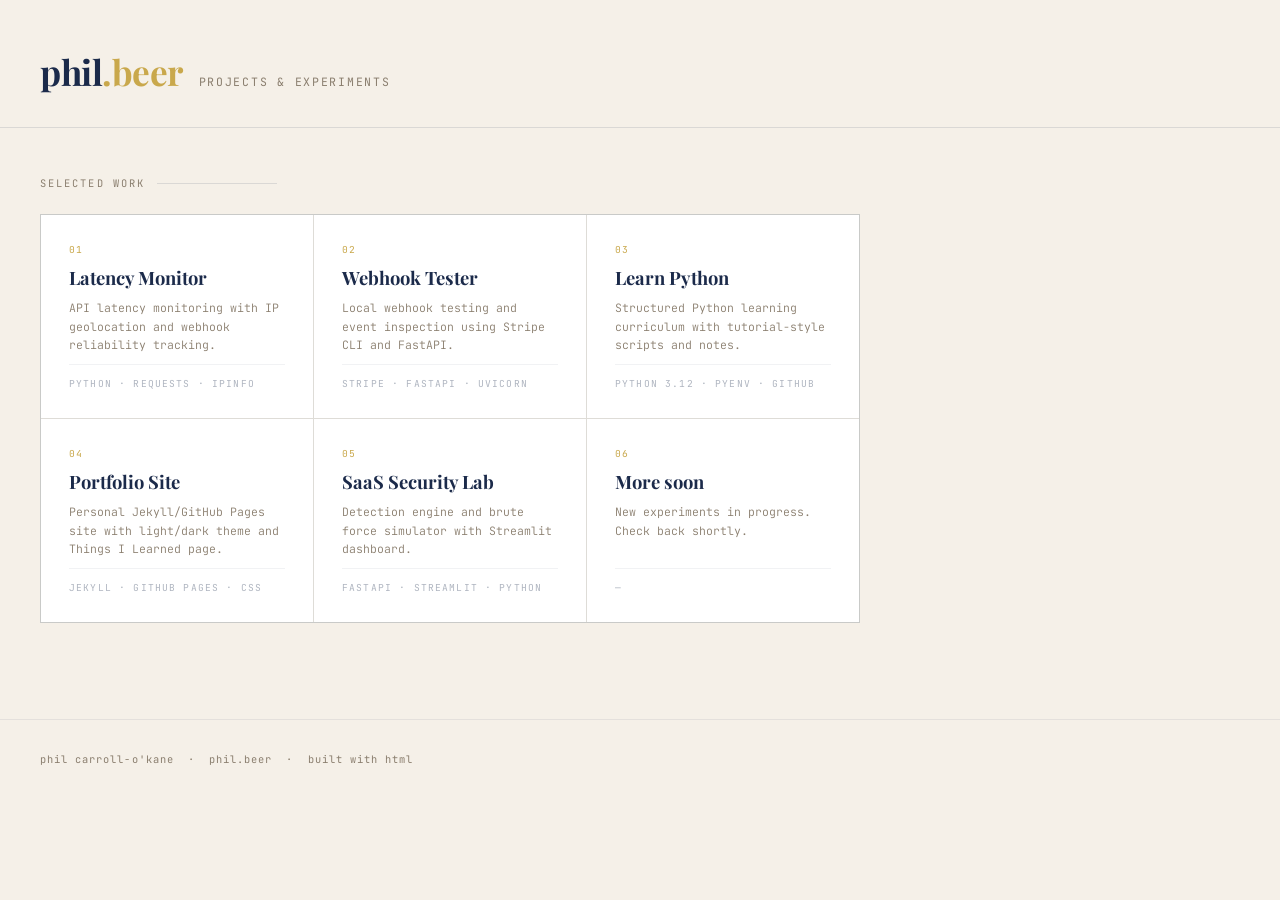
==== index.html @ b7b77c83 "update index" ====
<!DOCTYPE html>
<html lang="en">
<head>
<meta charset="UTF-8">
<meta name="viewport" content="width=device-width, initial-scale=1.0">
<title>phil.beer — projects</title>
<link href="https://fonts.googleapis.com/css2?family=Playfair+Display:wght@400;700&family=JetBrains+Mono:wght@300;400&display=swap" rel="stylesheet">
<style>
  *, *::before, *::after { box-sizing: border-box; margin: 0; padding: 0; }

  :root {
    --navy: #1B2A4A;
    --gold: #C9A84C;
    --cream: #F5F0E8;
    --muted: #8A7E6E;
    --card-bg: #FFFFFF;
  }

  body {
    background: var(--cream);
    color: var(--navy);
    font-family: 'JetBrains Mono', monospace;
    min-height: 100vh;
    padding: 0;
  }

  header {
    padding: 3rem 2.5rem 2rem;
    border-bottom: 1px solid rgba(27,42,74,0.12);
    display: flex;
    align-items: baseline;
    gap: 1rem;
    flex-wrap: wrap;
  }

  .logo {
    font-family: 'Playfair Display', serif;
    font-size: 2.2rem;
    font-weight: 700;
    color: var(--navy);
    letter-spacing: -0.5px;
  }

  .logo span {
    color: var(--gold);
  }

  .tagline {
    font-size: 0.72rem;
    color: var(--muted);
    letter-spacing: 0.15em;
    text-transform: uppercase;
    padding-top: 0.2rem;
  }

  main {
    padding: 3rem 2.5rem;
    max-width: 900px;
  }

  .section-label {
    font-size: 0.65rem;
    letter-spacing: 0.2em;
    text-transform: uppercase;
    color: var(--muted);
    margin-bottom: 1.5rem;
    display: flex;
    align-items: center;
    gap: 0.75rem;
  }

  .section-label::after {
    content: '';
    flex: 1;
    height: 1px;
    background: rgba(27,42,74,0.12);
    max-width: 120px;
  }

  .projects {
    display: grid;
    grid-template-columns: repeat(auto-fill, minmax(260px, 1fr));
    gap: 1px;
    background: rgba(27,42,74,0.1);
    border: 1px solid rgba(27,42,74,0.1);
  }

  .project-card {
    background: var(--card-bg);
    padding: 1.75rem;
    text-decoration: none;
    color: inherit;
    display: flex;
    flex-direction: column;
    gap: 0.6rem;
    transition: background 0.15s ease;
    position: relative;
    overflow: hidden;
  }

  .project-card::before {
    content: '';
    position: absolute;
    top: 0; left: 0;
    width: 3px;
    height: 100%;
    background: var(--gold);
    transform: scaleY(0);
    transition: transform 0.2s ease;
    transform-origin: bottom;
  }

  .project-card:hover {
    background: #FDFAF4;
  }

  .project-card:hover::before {
    transform: scaleY(1);
  }

  .project-number {
    font-size: 0.6rem;
    color: var(--gold);
    letter-spacing: 0.15em;
  }

  .project-name {
    font-family: 'Playfair Display', serif;
    font-size: 1.15rem;
    font-weight: 700;
    color: var(--navy);
    line-height: 1.3;
  }

  .project-desc {
    font-size: 0.72rem;
    color: var(--muted);
    line-height: 1.6;
    font-weight: 300;
  }

  .project-tag {
    margin-top: auto;
    padding-top: 0.75rem;
    font-size: 0.6rem;
    letter-spacing: 0.12em;
    text-transform: uppercase;
    color: rgba(27,42,74,0.35);
    border-top: 1px solid rgba(27,42,74,0.06);
  }

  footer {
    padding: 2rem 2.5rem;
    font-size: 0.65rem;
    color: var(--muted);
    letter-spacing: 0.1em;
    border-top: 1px solid rgba(27,42,74,0.08);
    margin-top: 3rem;
  }

  @keyframes fadeUp {
    from { opacity: 0; transform: translateY(12px); }
    to { opacity: 1; transform: translateY(0); }
  }

  .project-card {
    animation: fadeUp 0.4s ease both;
  }

  .project-card:nth-child(1) { animation-delay: 0.05s; }
  .project-card:nth-child(2) { animation-delay: 0.1s; }
  .project-card:nth-child(3) { animation-delay: 0.15s; }
  .project-card:nth-child(4) { animation-delay: 0.2s; }
  .project-card:nth-child(5) { animation-delay: 0.25s; }
  .project-card:nth-child(6) { animation-delay: 0.3s; }
</style>
</head>
<body>

<header>
  <div class="logo">phil<span>.beer</span></div>
  <div class="tagline">projects &amp; experiments</div>
</header>

<main>
  <div class="section-label">selected work</div>

  <div class="projects">

    <a href="/latencymonitor" class="project-card">
      <div class="project-number">01</div>
      <div class="project-name">Latency Monitor</div>
      <div class="project-desc">API latency monitoring with IP geolocation and webhook reliability tracking.</div>
      <div class="project-tag">Python · Requests · ipinfo</div>
    </a>

    <a href="/webhook-tester" class="project-card">
      <div class="project-number">02</div>
      <div class="project-name">Webhook Tester</div>
      <div class="project-desc">Local webhook testing and event inspection using Stripe CLI and FastAPI.</div>
      <div class="project-tag">Stripe · FastAPI · uvicorn</div>
    </a>

    <a href="https://github.com/philcodex/Learn-Python" class="project-card">
      <div class="project-number">03</div>
      <div class="project-name">Learn Python</div>
      <div class="project-desc">Structured Python learning curriculum with tutorial-style scripts and notes.</div>
      <div class="project-tag">Python 3.12 · pyenv · GitHub</div>
    </a>

    <a href="/portfolio" class="project-card">
      <div class="project-number">04</div>
      <div class="project-name">Portfolio Site</div>
      <div class="project-desc">Personal Jekyll/GitHub Pages site with light/dark theme and Things I Learned page.</div>
      <div class="project-tag">Jekyll · GitHub Pages · CSS</div>
    </a>

    <a href="/saas-security-lab" class="project-card">
      <div class="project-number">05</div>
      <div class="project-name">SaaS Security Lab</div>
      <div class="project-desc">Detection engine and brute force simulator with Streamlit dashboard.</div>
      <div class="project-tag">FastAPI · Streamlit · Python</div>
    </a>

    <a href="#" class="project-card">
      <div class="project-number">06</div>
      <div class="project-name">More soon</div>
      <div class="project-desc">New experiments in progress. Check back shortly.</div>
      <div class="project-tag">—</div>
    </a>

  </div>
</main>

<footer>
  phil carroll-o'kane &nbsp;·&nbsp; phil.beer &nbsp;·&nbsp; built with html
</footer>

</body>
</html>
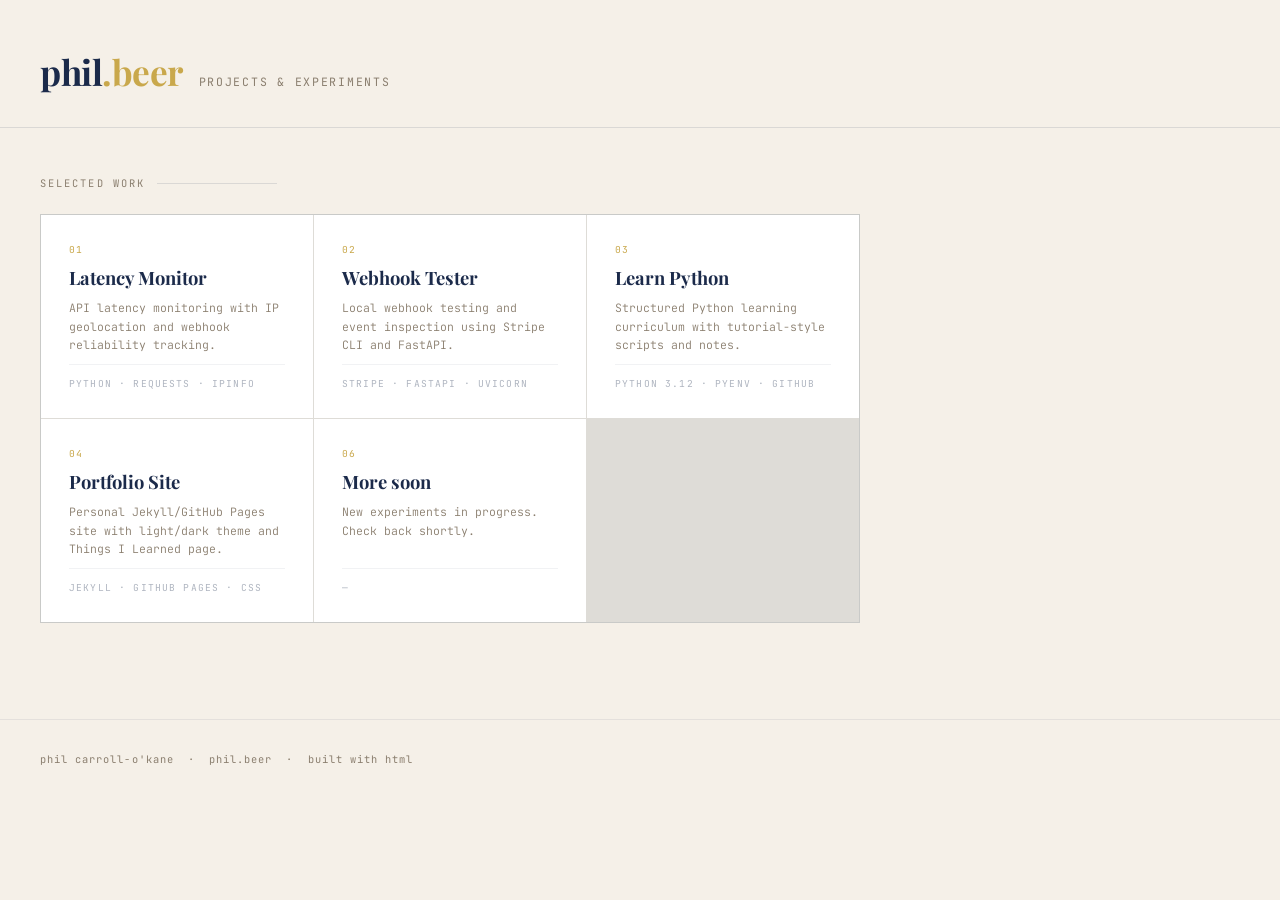
==== commit 05a88eaa: "update index" ====
--- a/index.html
+++ b/index.html
@@ -209,19 +209,19 @@
       <div class="project-tag">Python 3.12 · pyenv · GitHub</div>
     </a>
 
-    <a href="/portfolio" class="project-card">
+    <a href="https://philcodex.github.io/phil-space/" class="project-card">
       <div class="project-number">04</div>
       <div class="project-name">Portfolio Site</div>
       <div class="project-desc">Personal Jekyll/GitHub Pages site with light/dark theme and Things I Learned page.</div>
       <div class="project-tag">Jekyll · GitHub Pages · CSS</div>
     </a>
 
-    <a href="/saas-security-lab" class="project-card">
+    <!-- <a href="/saas-security-lab" class="project-card">
       <div class="project-number">05</div>
       <div class="project-name">SaaS Security Lab</div>
       <div class="project-desc">Detection engine and brute force simulator with Streamlit dashboard.</div>
       <div class="project-tag">FastAPI · Streamlit · Python</div>
-    </a>
+    </a> -->
 
     <a href="#" class="project-card">
       <div class="project-number">06</div>
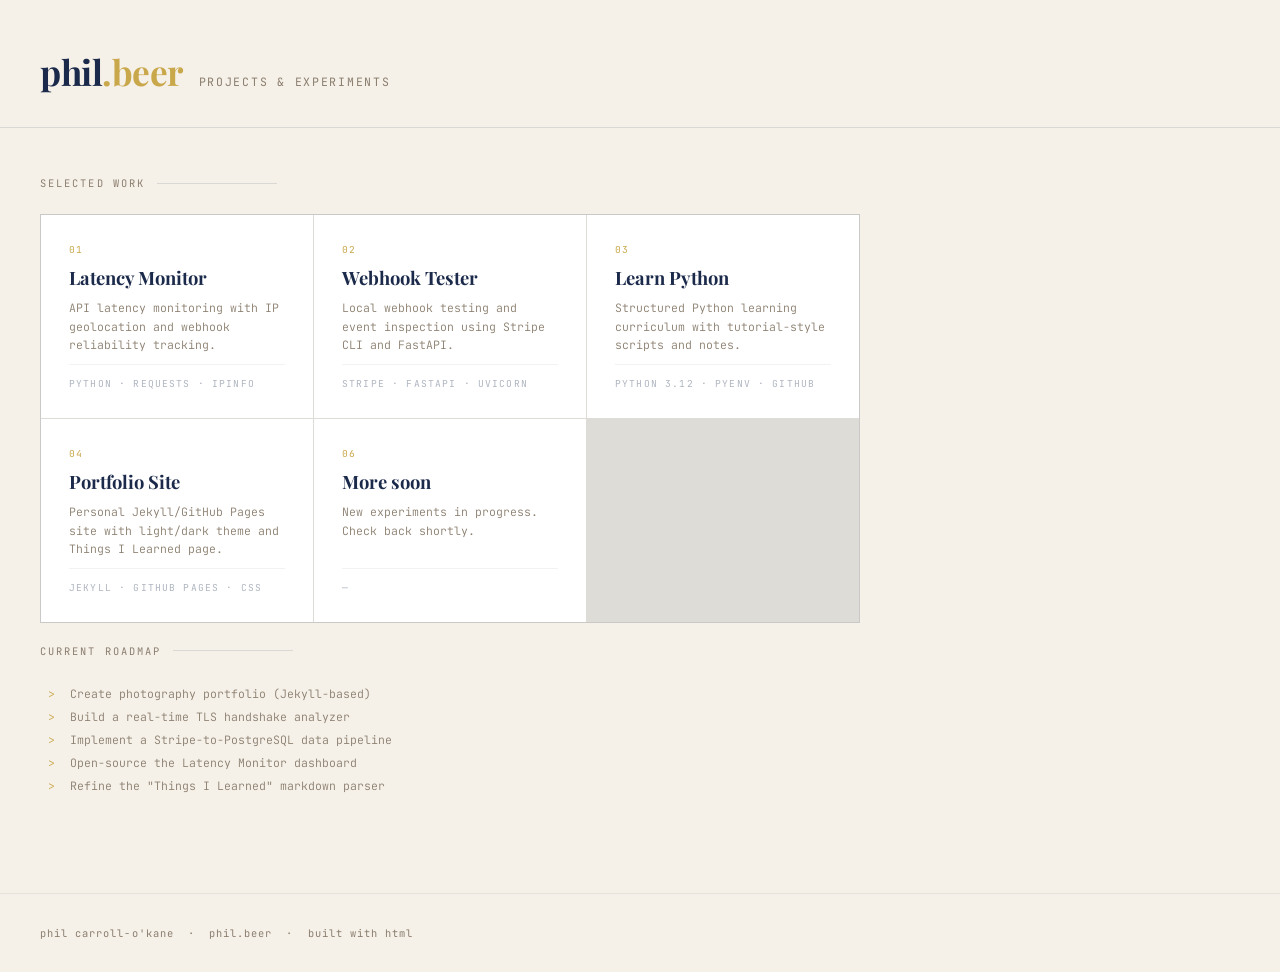
==== commit b400dd61: "update index" ====
--- a/index.html
+++ b/index.html
@@ -111,6 +111,8 @@
     transform-origin: bottom;
   }
 
+
+  
   .project-card:hover {
     background: #FDFAF4;
   }
@@ -231,6 +233,18 @@
     </a>
 
   </div>
+<br>
+<div class="section-label">current roadmap</div>
+  
+  <ul style="list-style: none; color: var(--muted); font-size: 0.72rem; line-height: 2; font-weight: 300; padding-left: 0.5rem;">
+    <li><span style="color: var(--gold); margin-right: 8px;">&gt;</span> Create photography portfolio (Jekyll-based)</li>
+    <li><span style="color: var(--gold); margin-right: 8px;">&gt;</span> Build a real-time TLS handshake analyzer</li>
+    <li><span style="color: var(--gold); margin-right: 8px;">&gt;</span> Implement a Stripe-to-PostgreSQL data pipeline</li>
+    <li><span style="color: var(--gold); margin-right: 8px;">&gt;</span> Open-source the Latency Monitor dashboard</li>
+    <li><span style="color: var(--gold); margin-right: 8px;">&gt;</span> Refine the "Things I Learned" markdown parser</li>
+  </ul>
+</main>    
+
 </main>
 
 <footer>
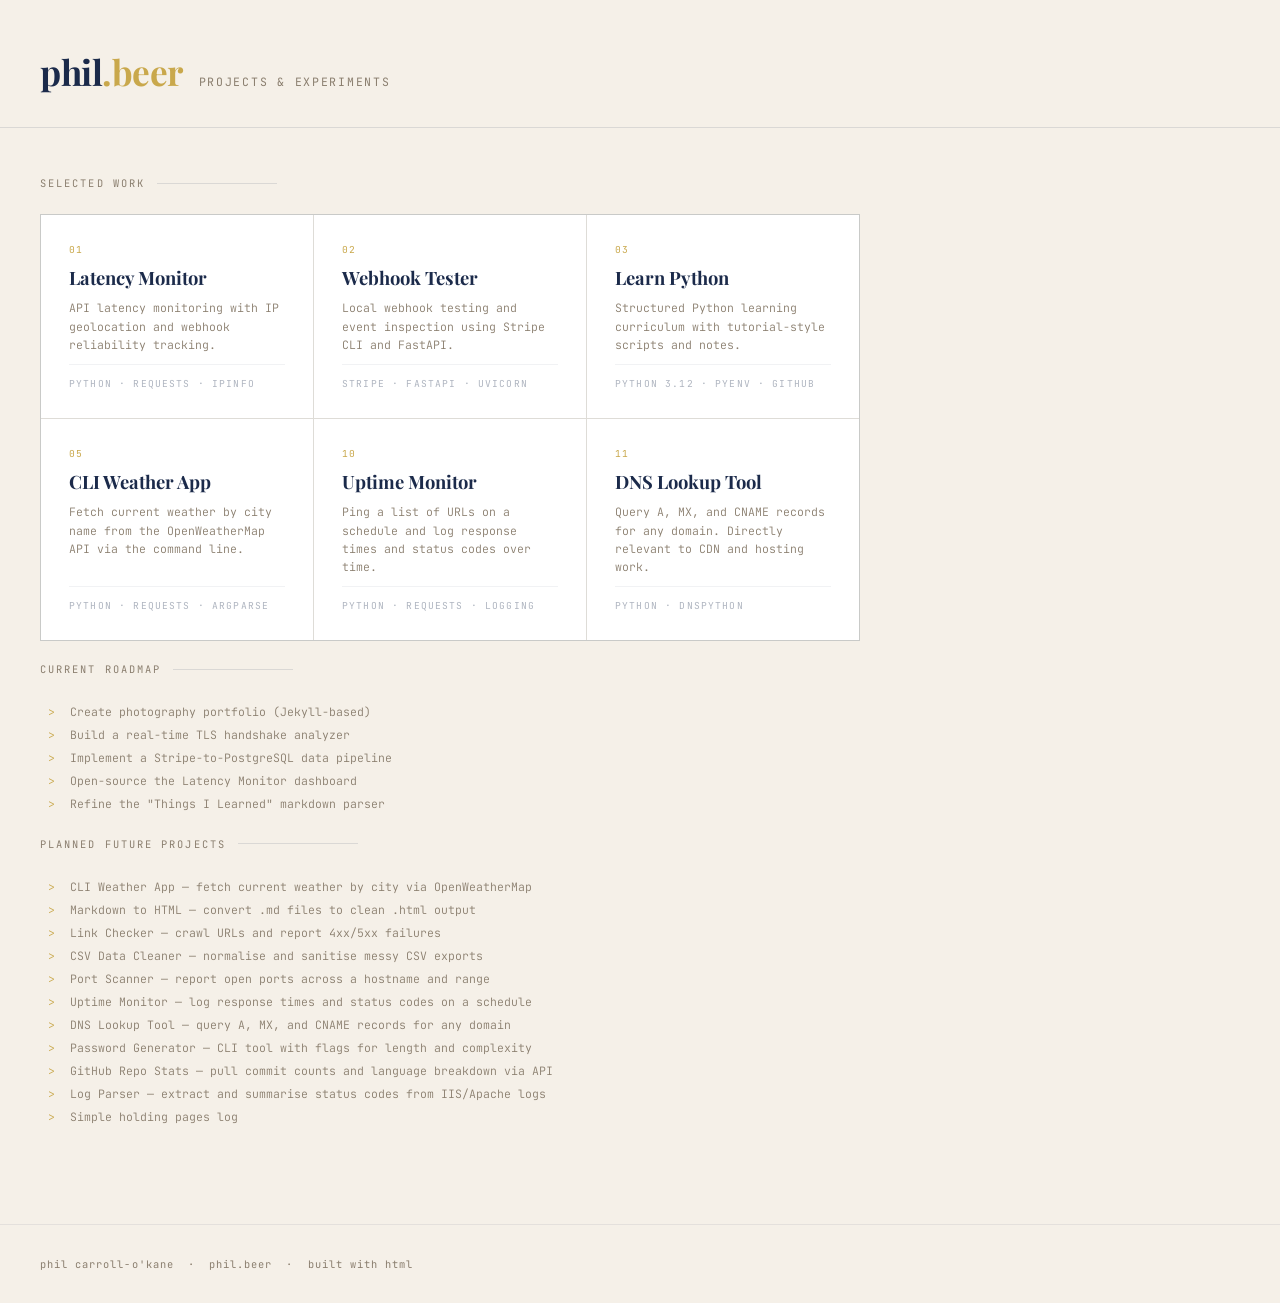
==== commit bb2b676f: "update 'planned future projects'" ====
--- a/index.html
+++ b/index.html
@@ -111,8 +111,6 @@
     transform-origin: bottom;
   }
 
-
-  
   .project-card:hover {
     background: #FDFAF4;
   }
@@ -170,12 +168,20 @@
     animation: fadeUp 0.4s ease both;
   }
 
-  .project-card:nth-child(1) { animation-delay: 0.05s; }
-  .project-card:nth-child(2) { animation-delay: 0.1s; }
-  .project-card:nth-child(3) { animation-delay: 0.15s; }
-  .project-card:nth-child(4) { animation-delay: 0.2s; }
-  .project-card:nth-child(5) { animation-delay: 0.25s; }
-  .project-card:nth-child(6) { animation-delay: 0.3s; }
+  .project-card:nth-child(1)  { animation-delay: 0.05s; }
+  .project-card:nth-child(2)  { animation-delay: 0.10s; }
+  .project-card:nth-child(3)  { animation-delay: 0.15s; }
+  .project-card:nth-child(4)  { animation-delay: 0.20s; }
+  .project-card:nth-child(5)  { animation-delay: 0.25s; }
+  .project-card:nth-child(6)  { animation-delay: 0.30s; }
+  .project-card:nth-child(7)  { animation-delay: 0.35s; }
+  .project-card:nth-child(8)  { animation-delay: 0.40s; }
+  .project-card:nth-child(9)  { animation-delay: 0.45s; }
+  .project-card:nth-child(10) { animation-delay: 0.50s; }
+  .project-card:nth-child(11) { animation-delay: 0.55s; }
+  .project-card:nth-child(12) { animation-delay: 0.60s; }
+  .project-card:nth-child(13) { animation-delay: 0.65s; }
+  .project-card:nth-child(14) { animation-delay: 0.70s; }
 </style>
 </head>
 <body>
@@ -211,31 +217,31 @@
       <div class="project-tag">Python 3.12 · pyenv · GitHub</div>
     </a>
 
-    <a href="https://philcodex.github.io/phil-space/" class="project-card">
-      <div class="project-number">04</div>
-      <div class="project-name">Portfolio Site</div>
-      <div class="project-desc">Personal Jekyll/GitHub Pages site with light/dark theme and Things I Learned page.</div>
-      <div class="project-tag">Jekyll · GitHub Pages · CSS</div>
-    </a>
-
-    <!-- <a href="/saas-security-lab" class="project-card">
+    <a href="#" class="project-card">
       <div class="project-number">05</div>
-      <div class="project-name">SaaS Security Lab</div>
-      <div class="project-desc">Detection engine and brute force simulator with Streamlit dashboard.</div>
-      <div class="project-tag">FastAPI · Streamlit · Python</div>
-    </a> -->
-
+      <div class="project-name">CLI Weather App</div>
+      <div class="project-desc">Fetch current weather by city name from the OpenWeatherMap API via the command line.</div>
+      <div class="project-tag">Python · Requests · argparse</div>
+    </a>
     <a href="#" class="project-card">
-      <div class="project-number">06</div>
-      <div class="project-name">More soon</div>
-      <div class="project-desc">New experiments in progress. Check back shortly.</div>
-      <div class="project-tag">—</div>
+      <div class="project-number">10</div>
+      <div class="project-name">Uptime Monitor</div>
+      <div class="project-desc">Ping a list of URLs on a schedule and log response times and status codes over time.</div>
+      <div class="project-tag">Python · Requests · logging</div>
+    </a>
+
+    <a href="#" class="project-card">
+      <div class="project-number">11</div>
+      <div class="project-name">DNS Lookup Tool</div>
+      <div class="project-desc">Query A, MX, and CNAME records for any domain. Directly relevant to CDN and hosting work.</div>
+      <div class="project-tag">Python · dnspython</div>
     </a>
 
   </div>
-<br>
-<div class="section-label">current roadmap</div>
-  
+
+  <br>
+  <div class="section-label">current roadmap</div>
+
   <ul style="list-style: none; color: var(--muted); font-size: 0.72rem; line-height: 2; font-weight: 300; padding-left: 0.5rem;">
     <li><span style="color: var(--gold); margin-right: 8px;">&gt;</span> Create photography portfolio (Jekyll-based)</li>
     <li><span style="color: var(--gold); margin-right: 8px;">&gt;</span> Build a real-time TLS handshake analyzer</li>
@@ -243,8 +249,24 @@
     <li><span style="color: var(--gold); margin-right: 8px;">&gt;</span> Open-source the Latency Monitor dashboard</li>
     <li><span style="color: var(--gold); margin-right: 8px;">&gt;</span> Refine the "Things I Learned" markdown parser</li>
   </ul>
-</main>    
-
+
+  <br>
+  <div class="section-label">planned future projects</div>
+
+  <ul style="list-style: none; color: var(--muted); font-size: 0.72rem; line-height: 2; font-weight: 300; padding-left: 0.5rem;">
+    <li><span style="color: var(--gold); margin-right: 8px;">&gt;</span> CLI Weather App — fetch current weather by city via OpenWeatherMap</li>
+    <li><span style="color: var(--gold); margin-right: 8px;">&gt;</span> Markdown to HTML — convert .md files to clean .html output</li>
+    <li><span style="color: var(--gold); margin-right: 8px;">&gt;</span> Link Checker — crawl URLs and report 4xx/5xx failures</li>
+    <li><span style="color: var(--gold); margin-right: 8px;">&gt;</span> CSV Data Cleaner — normalise and sanitise messy CSV exports</li>
+    <li><span style="color: var(--gold); margin-right: 8px;">&gt;</span> Port Scanner — report open ports across a hostname and range</li>
+    <li><span style="color: var(--gold); margin-right: 8px;">&gt;</span> Uptime Monitor — log response times and status codes on a schedule</li>
+    <li><span style="color: var(--gold); margin-right: 8px;">&gt;</span> DNS Lookup Tool — query A, MX, and CNAME records for any domain</li>
+    <li><span style="color: var(--gold); margin-right: 8px;">&gt;</span> Password Generator — CLI tool with flags for length and complexity</li>
+    <li><span style="color: var(--gold); margin-right: 8px;">&gt;</span> GitHub Repo Stats — pull commit counts and language breakdown via API</li>
+    <li><span style="color: var(--gold); margin-right: 8px;">&gt;</span> Log Parser — extract and summarise status codes from IIS/Apache logs</li>
+    <li><span style="color: var(--gold); margin-right: 8px;">&gt;</span> Simple holding pages log</li>
+    
+  </ul>
 </main>
 
 <footer>
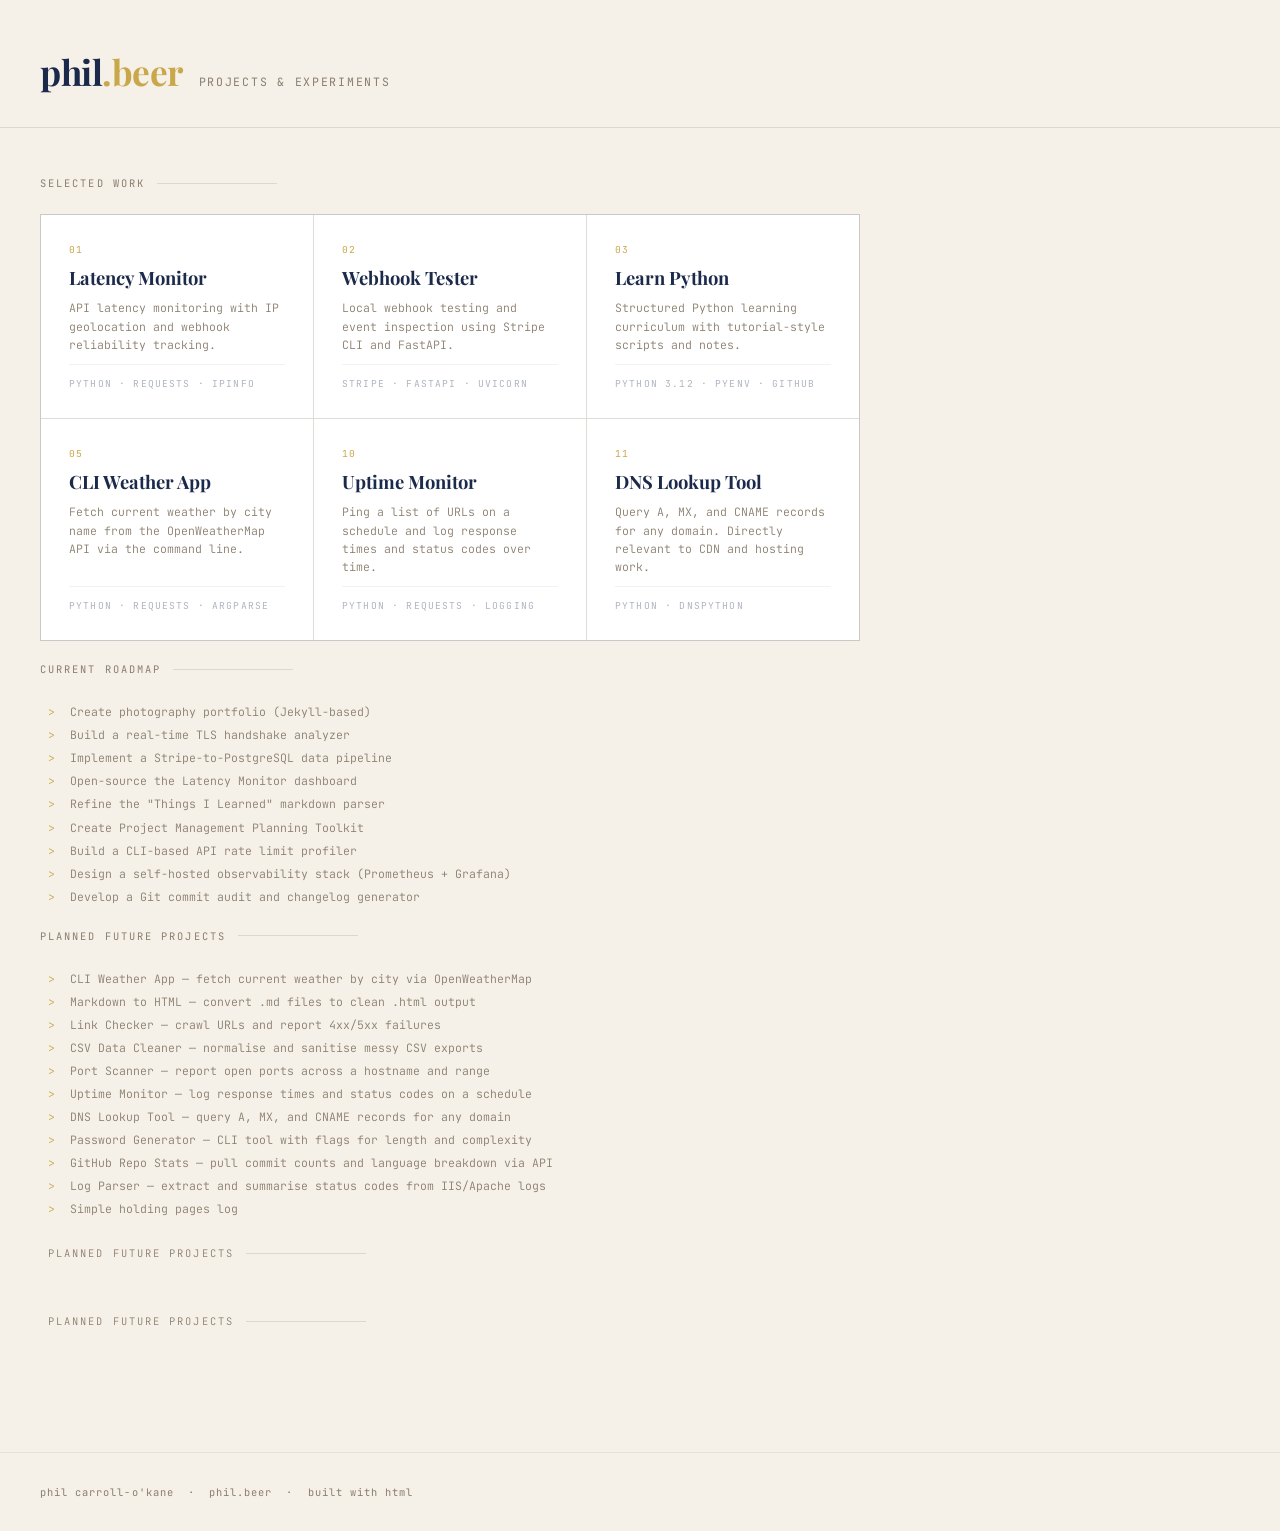
==== commit 20f49e33: "update projects" ====
--- a/index.html
+++ b/index.html
@@ -248,6 +248,13 @@
     <li><span style="color: var(--gold); margin-right: 8px;">&gt;</span> Implement a Stripe-to-PostgreSQL data pipeline</li>
     <li><span style="color: var(--gold); margin-right: 8px;">&gt;</span> Open-source the Latency Monitor dashboard</li>
     <li><span style="color: var(--gold); margin-right: 8px;">&gt;</span> Refine the "Things I Learned" markdown parser</li>
+    <li><span style="color: var(--gold); margin-right: 8px;">&gt;</span> Create Project Management Planning Toolkit</li>
+    <li><span style="color: var(--gold); margin-right: 8px;">&gt;</span> Build a CLI-based API rate limit profiler</li>
+  <li><span style="color: var(--gold); margin-right: 8px;">&gt;</span> Design a self-hosted observability stack (Prometheus + Grafana)</li>
+  <li><span style="color: var(--gold); margin-right: 8px;">&gt;</span> Develop a Git commit audit and changelog generator</li>
+    
+       
+
   </ul>
 
   <br>
@@ -265,6 +272,12 @@
     <li><span style="color: var(--gold); margin-right: 8px;">&gt;</span> GitHub Repo Stats — pull commit counts and language breakdown via API</li>
     <li><span style="color: var(--gold); margin-right: 8px;">&gt;</span> Log Parser — extract and summarise status codes from IIS/Apache logs</li>
     <li><span style="color: var(--gold); margin-right: 8px;">&gt;</span> Simple holding pages log</li>
+
+<br>
+  <div class="section-label">planned future projects</div>
+  
+<br>
+  <div class="section-label">planned future projects</div>
     
   </ul>
 </main>
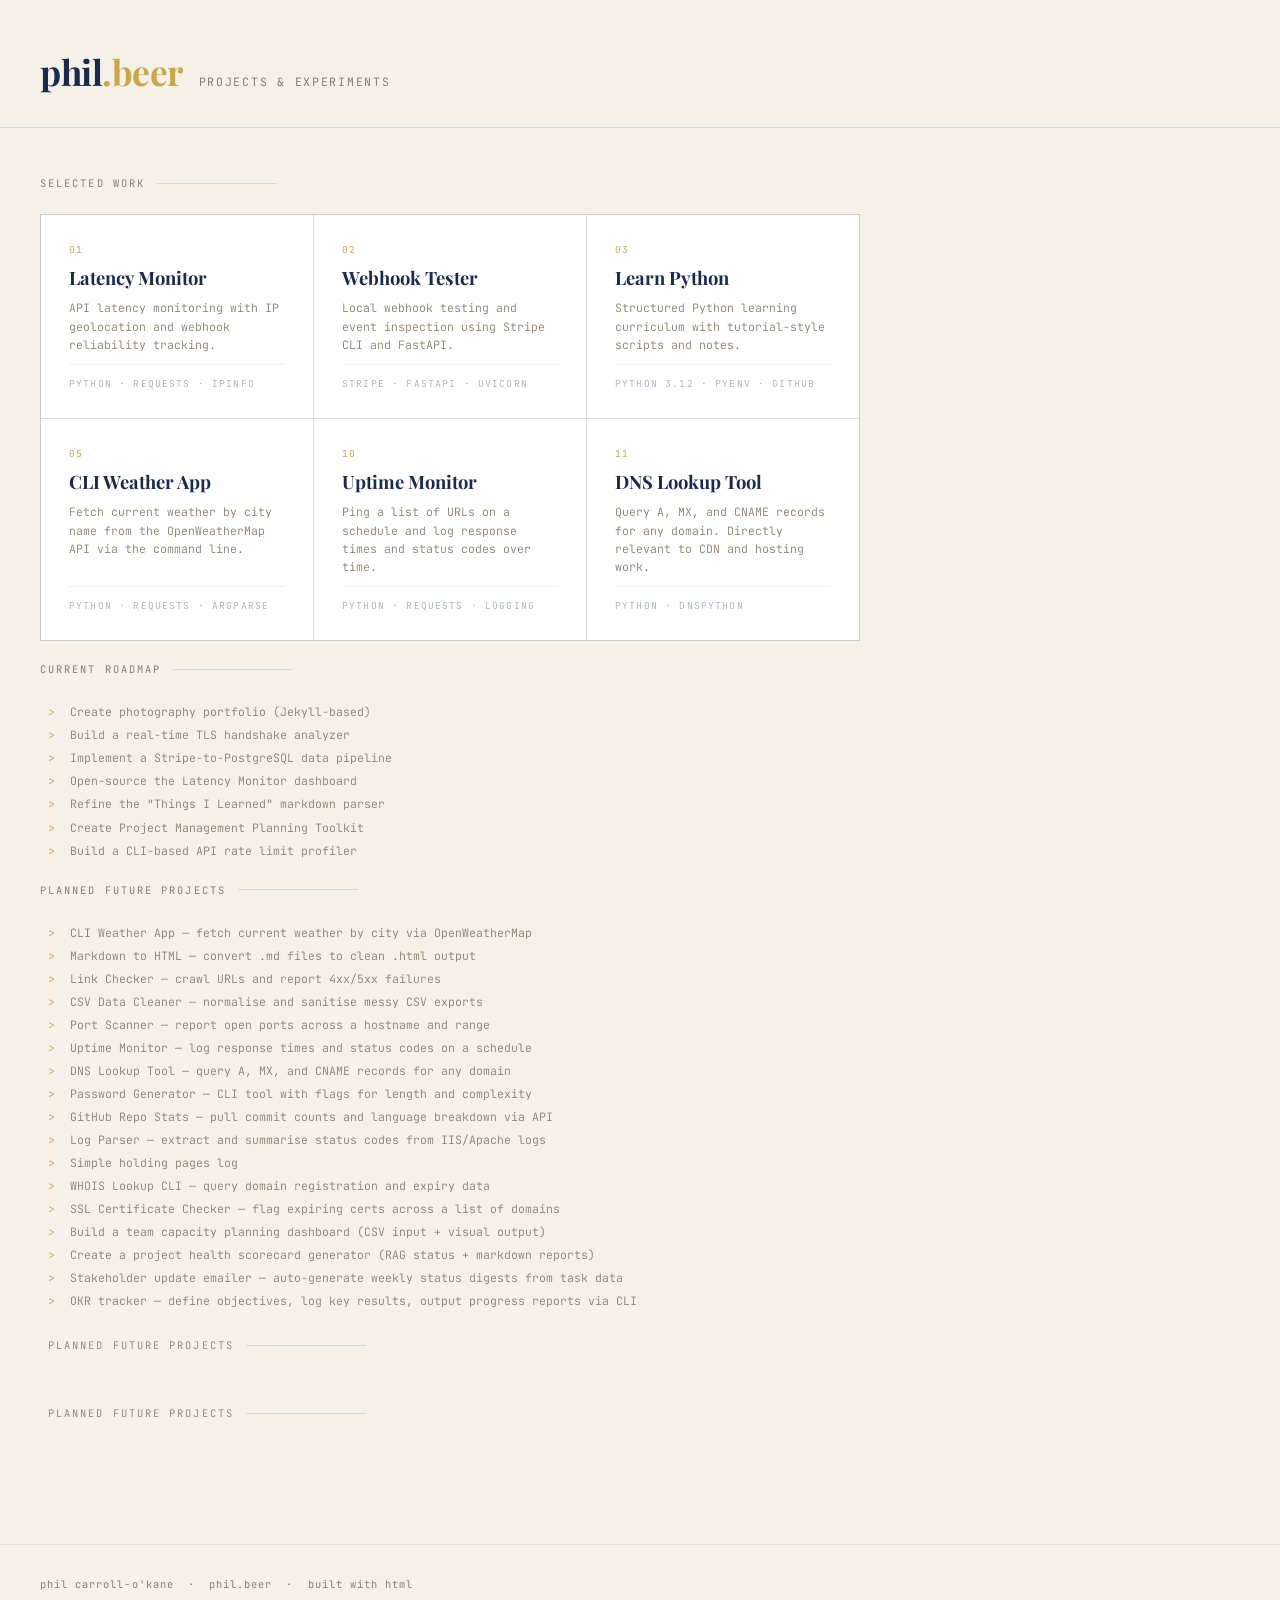
==== commit 12ed90a8: "update projects" ====
--- a/index.html
+++ b/index.html
@@ -250,8 +250,7 @@
     <li><span style="color: var(--gold); margin-right: 8px;">&gt;</span> Refine the "Things I Learned" markdown parser</li>
     <li><span style="color: var(--gold); margin-right: 8px;">&gt;</span> Create Project Management Planning Toolkit</li>
     <li><span style="color: var(--gold); margin-right: 8px;">&gt;</span> Build a CLI-based API rate limit profiler</li>
-  <li><span style="color: var(--gold); margin-right: 8px;">&gt;</span> Design a self-hosted observability stack (Prometheus + Grafana)</li>
-  <li><span style="color: var(--gold); margin-right: 8px;">&gt;</span> Develop a Git commit audit and changelog generator</li>
+    
     
        
 
@@ -272,6 +271,12 @@
     <li><span style="color: var(--gold); margin-right: 8px;">&gt;</span> GitHub Repo Stats — pull commit counts and language breakdown via API</li>
     <li><span style="color: var(--gold); margin-right: 8px;">&gt;</span> Log Parser — extract and summarise status codes from IIS/Apache logs</li>
     <li><span style="color: var(--gold); margin-right: 8px;">&gt;</span> Simple holding pages log</li>
+    <li><span style="color: var(--gold); margin-right: 8px;">&gt;</span> WHOIS Lookup CLI — query domain registration and expiry data</li>
+    <li><span style="color: var(--gold); margin-right: 8px;">&gt;</span> SSL Certificate Checker — flag expiring certs across a list of domains</li>
+    <li><span style="color: var(--gold); margin-right: 8px;">&gt;</span> Build a team capacity planning dashboard (CSV input + visual output)</li>
+    <li><span style="color: var(--gold); margin-right: 8px;">&gt;</span> Create a project health scorecard generator (RAG status + markdown reports)</li>
+    <li><span style="color: var(--gold); margin-right: 8px;">&gt;</span> Stakeholder update emailer — auto-generate weekly status digests from task data</li>
+    <li><span style="color: var(--gold); margin-right: 8px;">&gt;</span> OKR tracker — define objectives, log key results, output progress reports via CLI</li>
 
 <br>
   <div class="section-label">planned future projects</div>
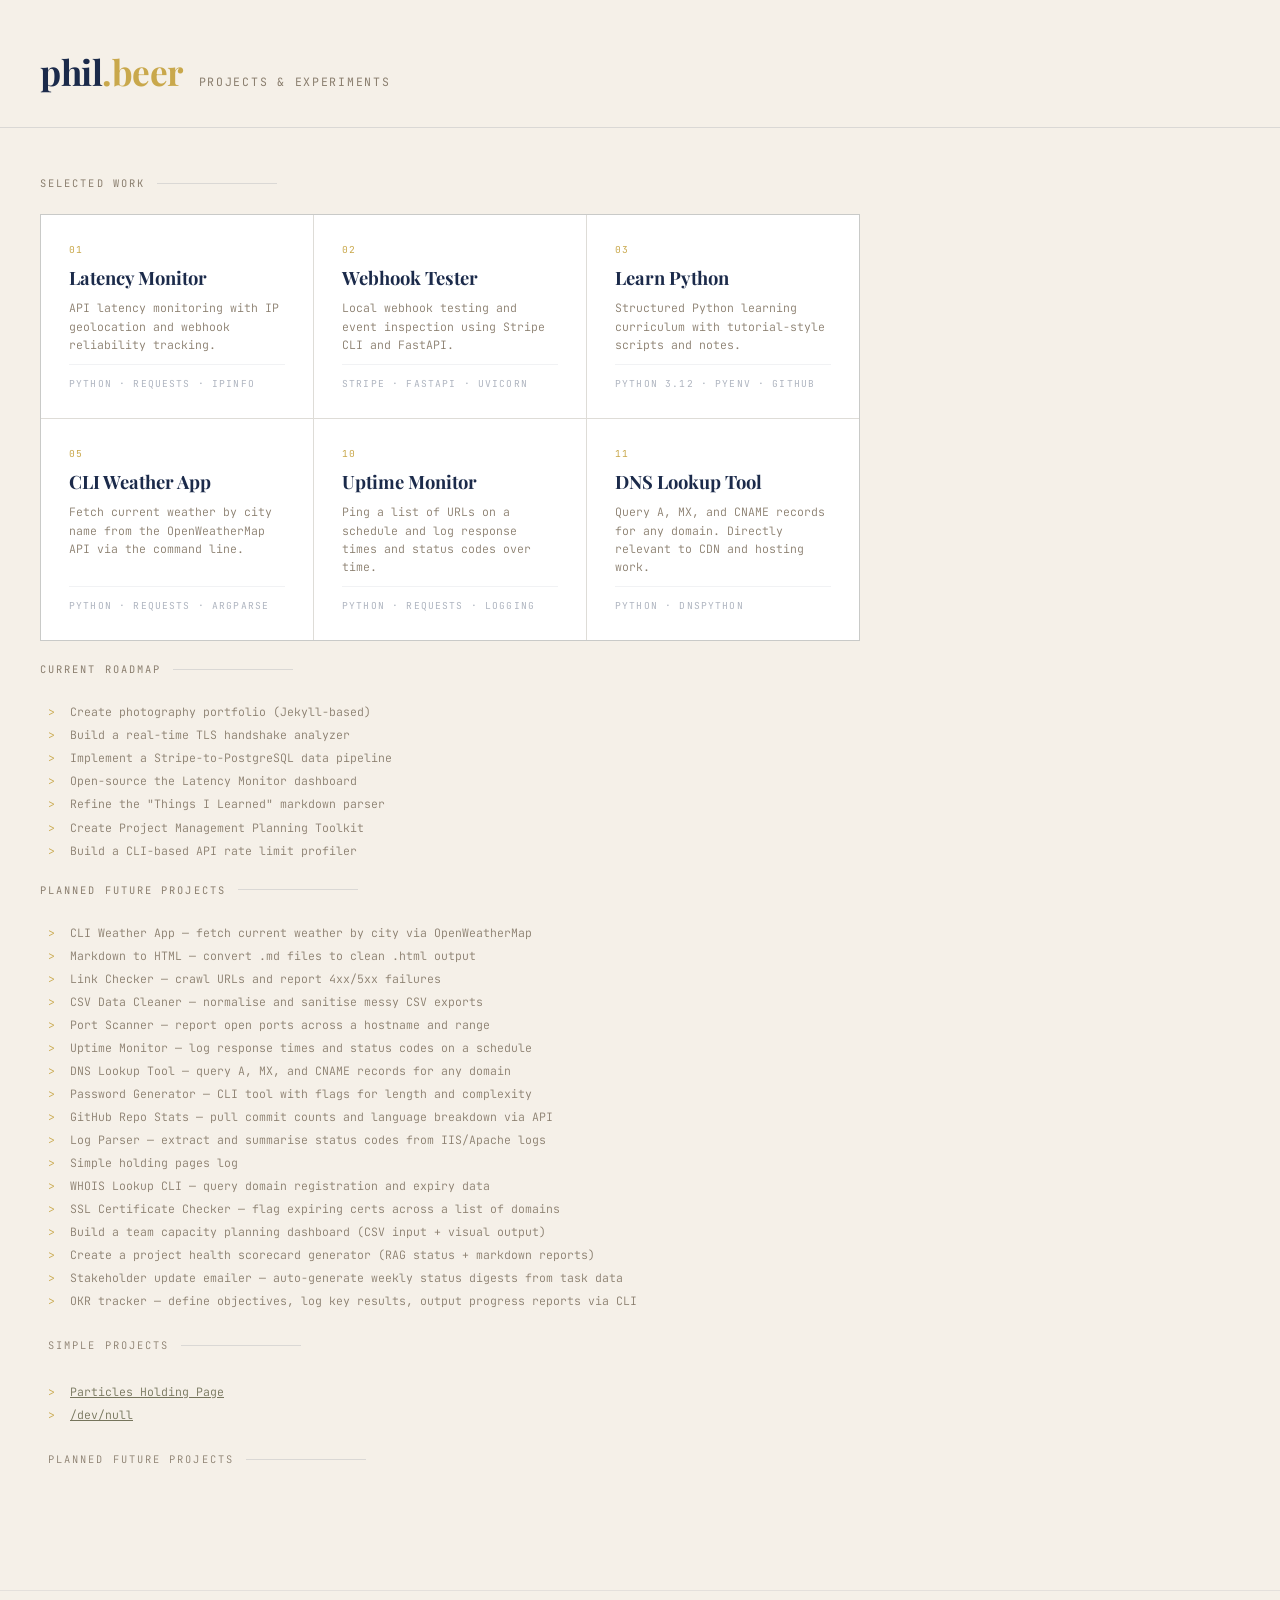
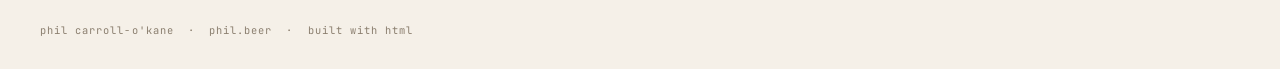
==== commit e87c6397: "link text colour" ====
--- a/index.html
+++ b/index.html
@@ -57,6 +57,14 @@
   main {
     padding: 3rem 2.5rem;
     max-width: 900px;
+  }
+
+  a {
+    color: #75745b;
+  }
+
+  a:hover {
+    color: var(--gold);
   }
 
   .section-label {
@@ -279,7 +287,10 @@
     <li><span style="color: var(--gold); margin-right: 8px;">&gt;</span> OKR tracker — define objectives, log key results, output progress reports via CLI</li>
 
 <br>
-  <div class="section-label">planned future projects</div>
+  <div class="section-label">Simple Projects</div>
+  <li><span style="color: var(--gold); margin-right: 8px;">&gt;</span> <a href="particles.html">Particles Holding Page</a></li>
+  <li><span style="color: var(--gold); margin-right: 8px;">&gt;</span> <a href="asdfwdmatrix.html">/dev/null</a></li>
+
   
 <br>
   <div class="section-label">planned future projects</div>
